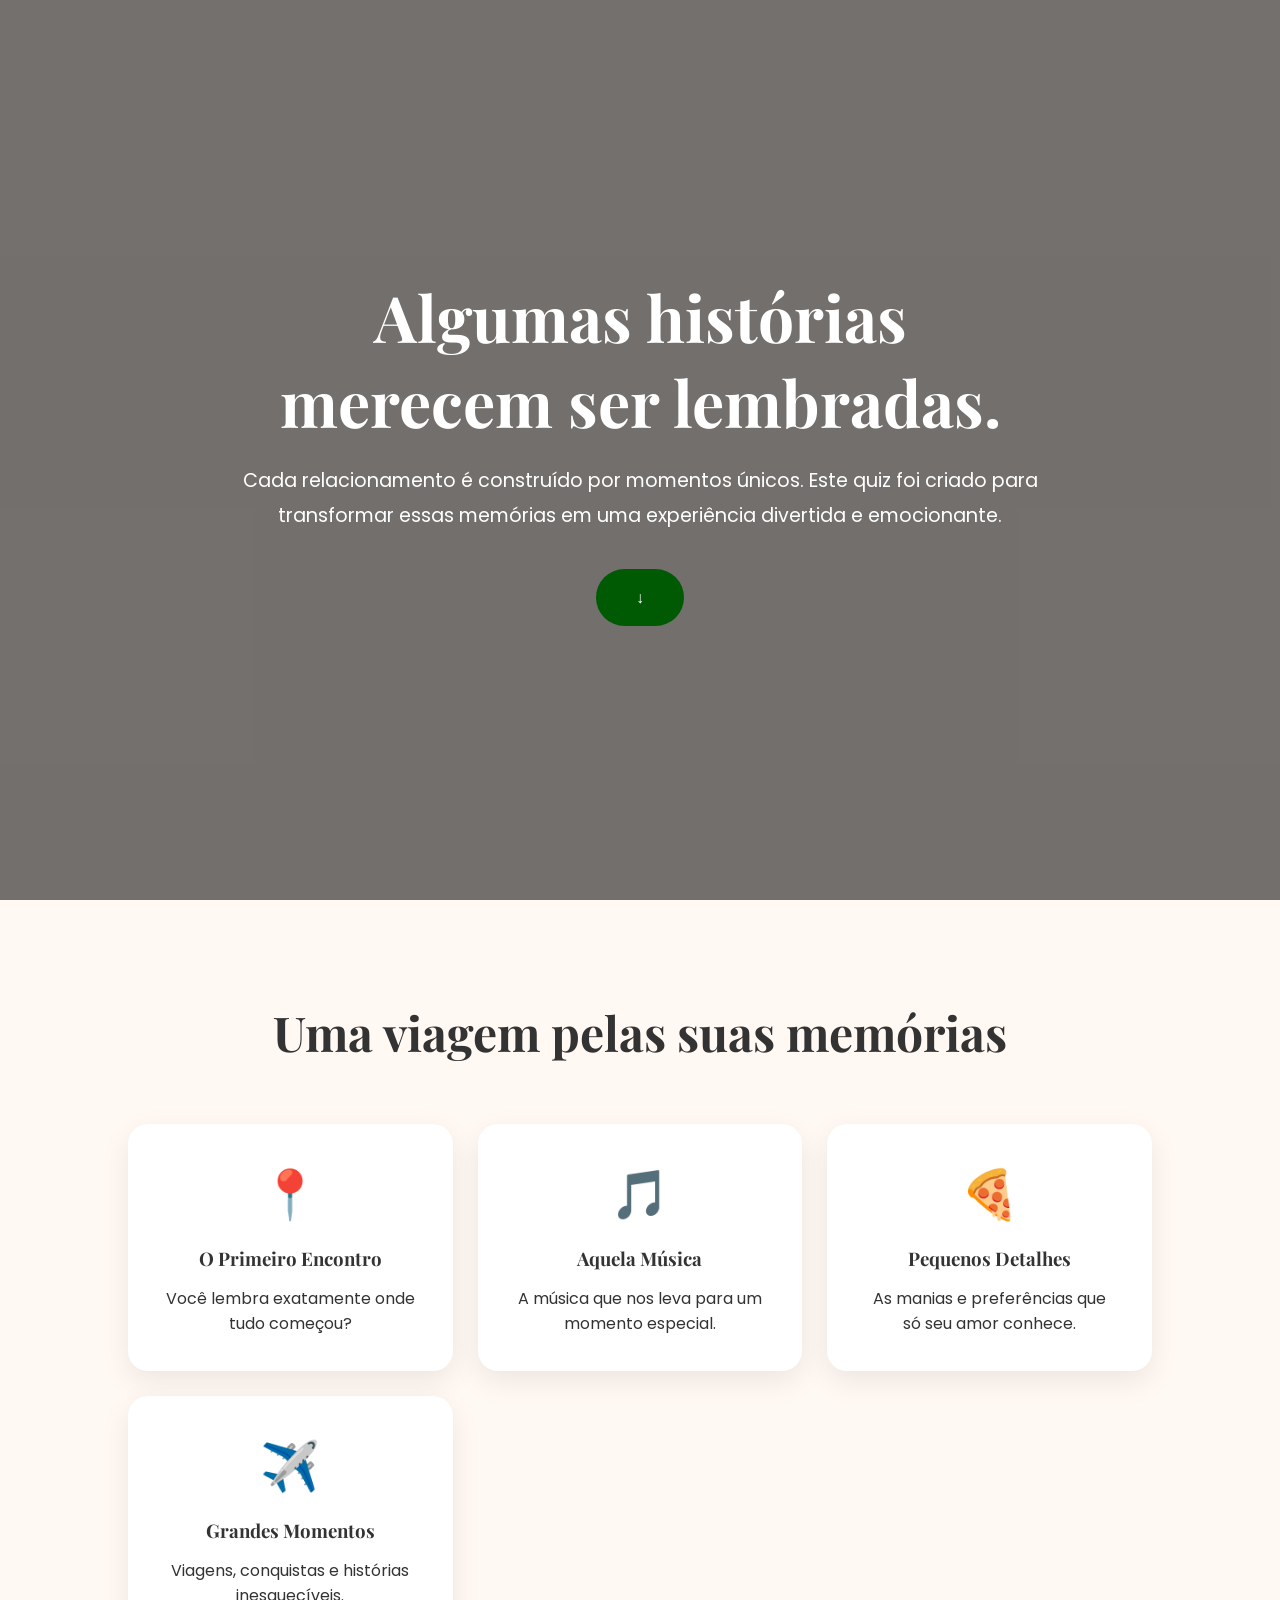
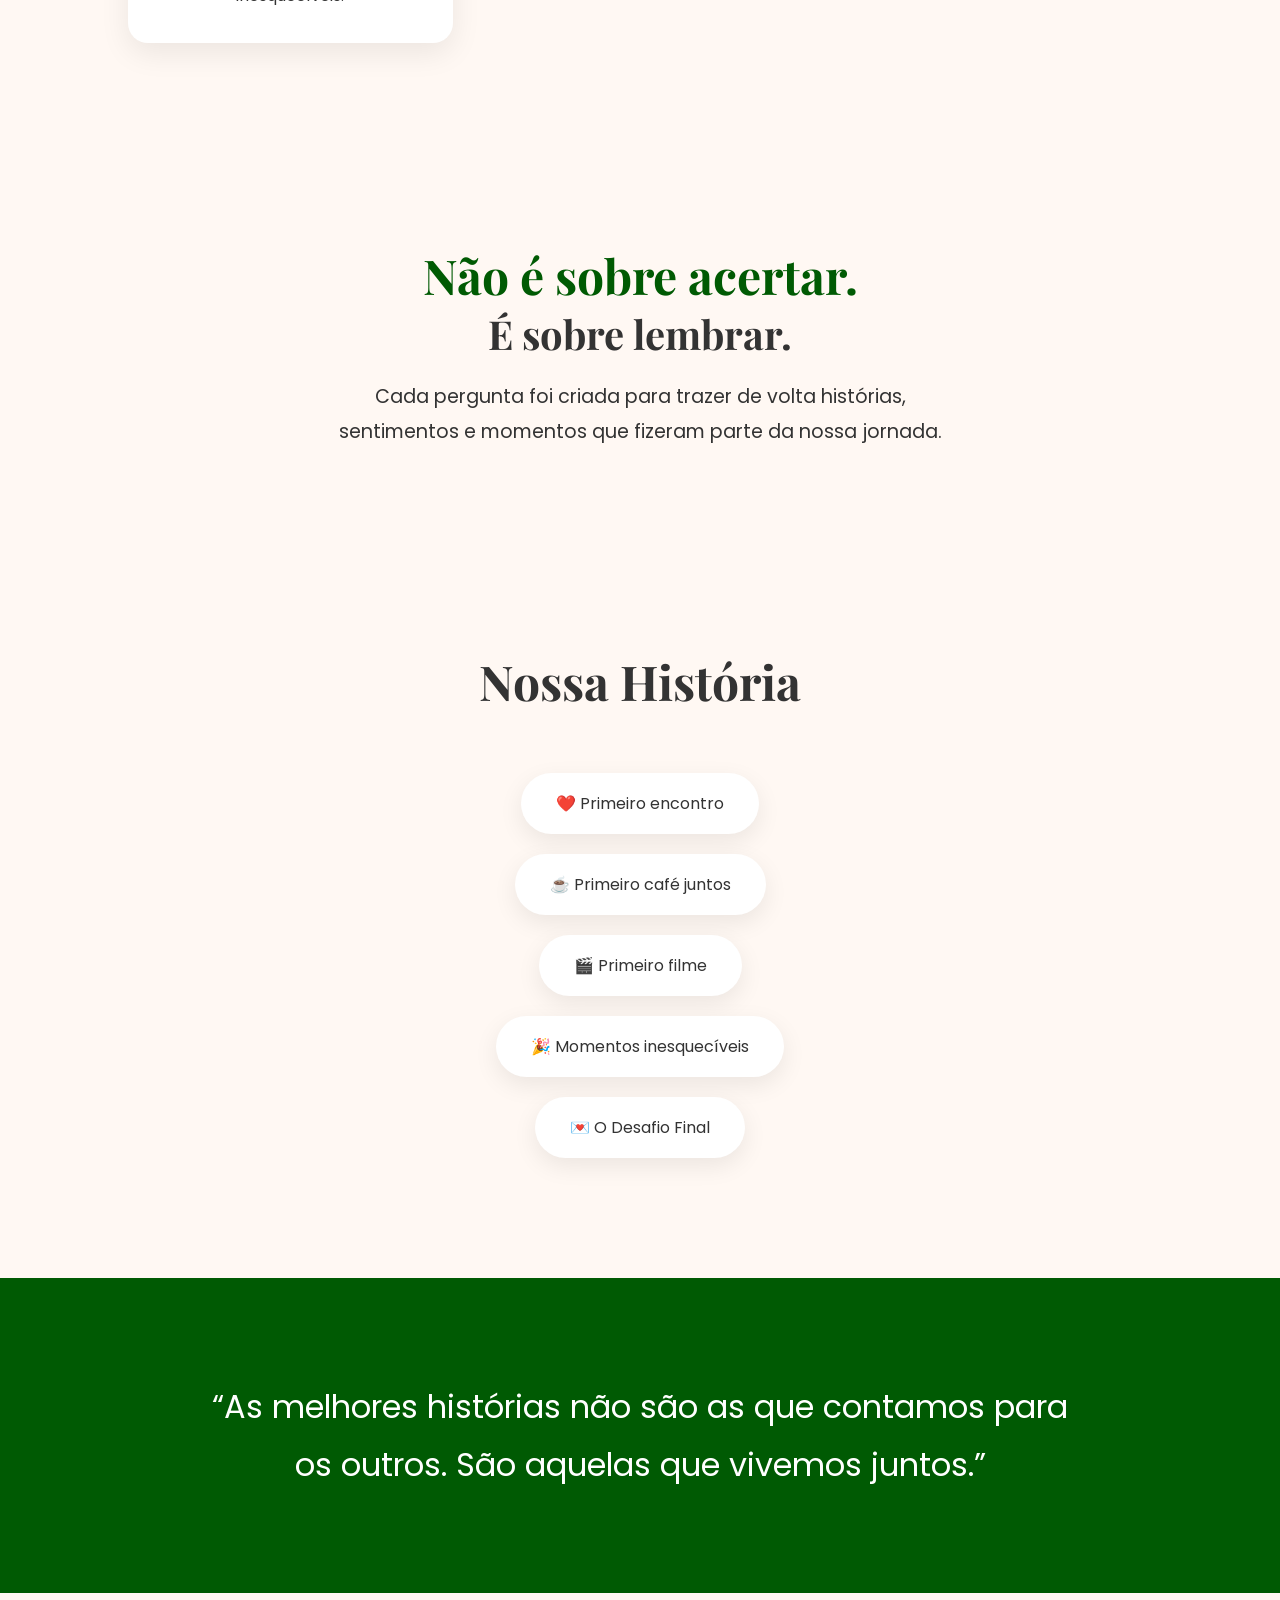
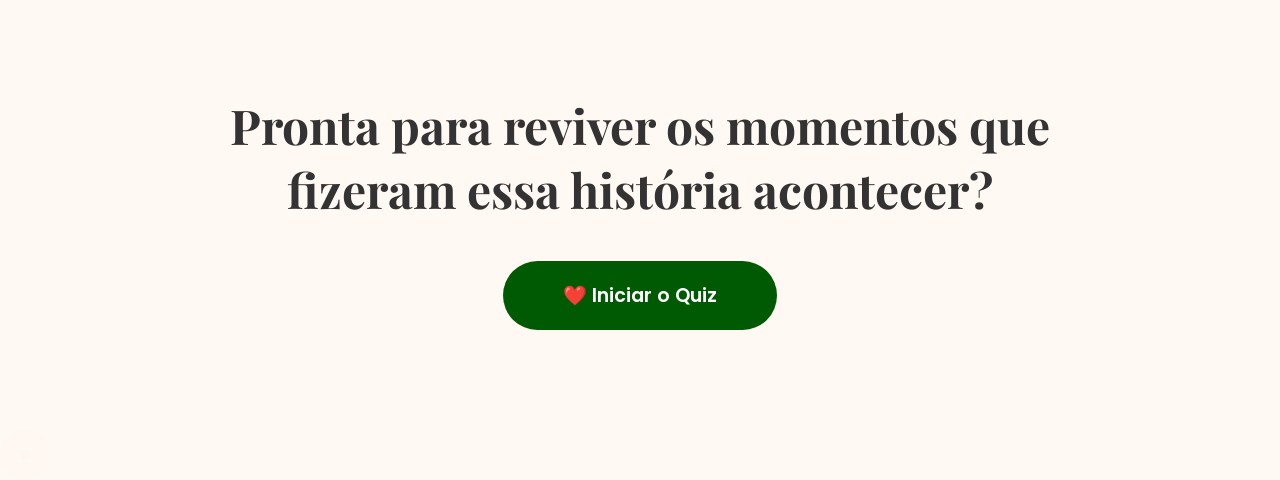
==== index.html @ f3e4a08f "implementacao dos arquivos e quiz completos" ====
<!DOCTYPE html>
<html lang="pt-BR">
<head>
    <meta charset="UTF-8">
    <meta name="viewport" content="width=device-width, initial-scale=1.0">
    <title>Desafio dos Namorados</title>

    <link rel="preconnect" href="https://fonts.googleapis.com">
    <link href="https://fonts.googleapis.com/css2?family=Playfair+Display:wght@500;700&family=Poppins:wght@300;400;500;600&display=swap" rel="stylesheet">

    <link rel="stylesheet" href="style.css">
</head>
<body>

    <section class="hero">
        <div class="overlay"></div>

        <div class="hero-content reveal">
            <h1>Algumas histórias merecem ser lembradas.</h1>

            <p>
                Cada relacionamento é construído por momentos únicos.
                Este quiz foi criado para transformar essas memórias
                em uma experiência divertida e emocionante.
            </p>

            <a href="#memories" class="btn">
                ↓
            </a>
        </div>
    </section>

    <section class="memories" id="memories">
        <h2 class="reveal">Uma viagem pelas suas memórias</h2>

        <div class="cards">

            <div class="card reveal">
                <span>📍</span>
                <h3>O Primeiro Encontro</h3>
                <p>Você lembra exatamente onde tudo começou?</p>
            </div>

            <div class="card reveal">
                <span>🎵</span>
                <h3>Aquela Música</h3>
                <p>A música que nos leva para um momento especial.</p>
            </div>

            <div class="card reveal">
                <span>🍕</span>
                <h3>Pequenos Detalhes</h3>
                <p>As manias e preferências que só seu amor conhece.</p>
            </div>

            <div class="card reveal">
                <span>✈️</span>
                <h3>Grandes Momentos</h3>
                <p>Viagens, conquistas e histórias inesquecíveis.</p>
            </div>
        </div>
    </section>

    <section class="about reveal" id="about">
        <h2>Não é sobre acertar.</h2>
        <h3>É sobre lembrar.</h3>

        <p>
            Cada pergunta foi criada para trazer de volta histórias,
            sentimentos e momentos que fizeram parte da nossa jornada.
        </p>
    </section>

    <section class="timeline">

        <h2 class="reveal">Nossa História</h2>

        <div class="timeline-item reveal">
            ❤️ Primeiro encontro
        </div>

        <div class="timeline-item reveal">
            ☕ Primeiro café juntos
        </div>

        <div class="timeline-item reveal">
            🎬 Primeiro filme
        </div>

        <div class="timeline-item reveal">
            🎉 Momentos inesquecíveis
        </div>

        <div class="timeline-item reveal">
            💌 O Desafio Final
        </div>

    </section>

    <section class="quote reveal">
        <blockquote>
            “As melhores histórias não são as que contamos para os outros.
            São aquelas que vivemos juntos.”
        </blockquote>
    </section>

    <section class="cta reveal">
        <h2>
            Pronta para reviver os momentos que fizeram essa história acontecer?
        </h2>

        <a href="contagem.html" class="btn large">
            ❤️ Iniciar o Quiz
        </a>
    </section>

    <footer class="secret-footer">
        <a href="confessão.html" class="secret-button" title="Segredo">💌</a>
    </footer>

    <script src="script.js"></script>

</body>
</html>
---- style.css ----
*{
    margin:0;
    padding:0;
    box-sizing:border-box;
}

html{
    scroll-behavior: smooth;
}

body{
    font-family:'Poppins', sans-serif;
    background:#fff8f3;
    color:#333;
    opacity:0;
    transition:opacity .5s ease;
}

body.page-visible{
    opacity:1;
}

body.page-exit{
    opacity:0;
}

h1,h2,h3{
    font-family:'Playfair Display', serif;
}

section{
    padding:100px 10%;
}

.hero{
    height:100vh;
    /* background:url(" ") center center/cover; */
    position:relative;
    display:flex;
    align-items:center;
    justify-content:center;
    text-align:center;
}

.overlay{
    position:absolute;
    inset:0;
    background:rgba(0,0,0,.55);
}

.hero-content{
    position:relative;
    z-index:2;
    max-width:800px;
    color:white;
}

.hero h1{
    font-size:4rem;
    margin-bottom:20px;
}

.hero p{
    font-size:1.2rem;
    margin-bottom:35px;
    line-height:1.8;
}

.btn{
    display:inline-block;
    text-decoration:none;
    padding:16px 40px;
    border-radius:999px;
    background:#005a03;
    color:white;
    font-weight:600;
    transition:.3s;
}

.btn:hover{
    transform:translateY(-4px);
}

.memories{
    text-align:center;
}

.memories h2{
    margin-bottom:60px;
    font-size:3rem;
}

.cards{
    display:grid;
    grid-template-columns:repeat(auto-fit,minmax(250px,1fr));
    gap:25px;
}

.card{
    background:white;
    border-radius:20px;
    padding:35px;
    box-shadow:0 10px 30px rgba(0,0,0,.08);
}

.card span{
    font-size:3rem;
}

.card h3{
    margin:15px 0;
}

.about{
    text-align:center;
    max-width:900px;
    margin:auto;
}

.about h2{
    color:#005a03;
    font-size:3rem;
}

.about h3{
    font-size:2.5rem;
    margin-bottom:20px;
}

.about p{
    font-size:1.2rem;
    line-height:1.8;
}

.timeline{
    text-align:center;
}

.timeline h2{
    margin-bottom:60px;
    font-size:3rem;
}

.timeline-item{
    width:fit-content;
    margin:20px auto;
    padding:18px 35px;
    border-radius:50px;
    background:white;
    box-shadow:0 8px 25px rgba(0,0,0,.08);
}

.quote{
    background:#005a03;
    color:white;
    text-align:center;
}

.quote blockquote{
    font-size:2rem;
    line-height:1.8;
    max-width:900px;
    margin:auto;
}

.cta{
    text-align:center;
}

.countdown{
    min-height:100vh;
    display:flex;
    flex-direction:column;
    justify-content:center;
    align-items:center;
    gap:30px;
    text-align:center;
    padding:80px 10%;
}

.countdown h2{
    font-size:3rem;
    max-width:760px;
}

.countdown .subtitle{
    font-size:1.1rem;
    color:#5a5a5a;
    max-width:520px;
    line-height:1.7;
}

.countdown .timer{
    display:flex;
    justify-content:center;
    align-items:center;
    background:rgba(255,255,255,0.92);
    padding:35px 45px;
    border-radius:24px;
    box-shadow:0 18px 45px rgba(0,0,0,.08);
}

.countdown .timer.hidden{
    display:none;
}

.countdown .timer span{
    font-family:'Playfair Display', serif;
    font-size:6rem;
    color:#005a03;
    display:block;
}

.countdown .timer p{
    margin-top:10px;
    font-size:1rem;
    text-transform:uppercase;
    letter-spacing:.15em;
    color:#555;
}

.quiz{
    min-height:100vh;
    display:flex;
    flex-direction:column;
    justify-content:center;
    align-items:center;
    text-align:center;
    gap:28px;
    padding:80px 10%;
}

.quiz h1{
    font-size:3rem;
    max-width:760px;
}

.quiz .subtitle{
    font-size:1.2rem;
    max-width:640px;
    color:#5a5a5a;
    line-height:1.8;
}

.quiz-actions{
    display:flex;
    justify-content:center;
    gap:20px;
    flex-wrap:wrap;
}

.quiz .hint{
    color:#5a5a5a;
    max-width:520px;
    line-height:1.7;
}

.cta h2{
    font-size:3rem;
    max-width:900px;
    margin:auto;
    margin-bottom:40px;
}

.large{
    font-size:1.2rem;
    padding:20px 60px;
}

.question-page{
    min-height:100vh;

    display:flex;
    justify-content:center;
    align-items:center;

    background:#fff8f3;

    padding:40px;
}

.quiz-container{
    width:min(100%,900px);
    text-align:center;
}

.question-number{
    color:#005a03;
    font-weight:600;
}

.progress{
    width:100%;
    height:12px;

    margin:20px 0 40px;

    background:#f2d8df;
    border-radius:999px;

    overflow:hidden;
}

.progress-fill{
    width:10%;
    height:100%;

    background:#005a03;
}

.quiz-container h1{
    font-family:'Playfair Display', serif;
    font-size:3rem;

    margin-bottom:15px;
}

.intro{
    max-width:650px;
    margin:auto;

    color:#666;
    line-height:1.8;

    margin-bottom:40px;
}

.memory-image{
    width:100%;
    max-width:700px;

    margin:auto;
    margin-bottom:40px;
}

.memory-image img{
    width:100%;
    height:400px;

    object-fit:cover;

    border-radius:25px;

    box-shadow:
    0 20px 40px rgba(0,0,0,.12);
}

.question{
    margin-bottom:35px;

    font-family:'Playfair Display', serif;
    color:#333;
}

.answers{
    display:grid;

    grid-template-columns:
    repeat(auto-fit,minmax(250px,1fr));

    gap:20px;
}

.answer-card{
    border:none;
    background:white;
    padding:25px;
    border-radius:20px;
    cursor:pointer;
    font-size:1rem;
    transition:.3s;
    box-shadow:0 10px 30px rgba(0,0,0,.08);
    text-align:center;
}

.answer-card.has-image{
    display:flex;
    flex-direction:column;
    align-items:center;
    gap:16px;
    min-height:260px;
}

.answer-card.has-image img{
    width:100%;
    height:180px;
    object-fit:cover;
    border-radius:16px;
}

.answer-card.has-image span{
    font-weight:600;
    color:#333;
}

.answer-card:hover{

    transform:translateY(-8px);

    background:#005a03;
    color:white;
}

.feedback-message{
    opacity:0;
    max-width:700px;
    margin:30px auto 0;
    padding:18px 24px;
    border-radius:20px;
    font-size:1.1rem;
    line-height:1.7;
    transition:opacity .3s ease, transform .3s ease;
    transform:translateY(10px);
}

.feedback-message.visible{
    opacity:1;
    transform:translateY(0);
}

.feedback-message.correct{
    background:rgba(0,90,3,.1);
    color:#005a03;
    border:1px solid rgba(0,90,3,.2);
}

.feedback-message.wrong{
    background:rgba(178,39,39,.1);
    color:#b22727;
    border:1px solid rgba(178,39,39,.2);
}

.answer-card.correct{
    background:#e4f7e7;
    color:#005a03;
    border:1px solid #81c99f;
}

.answer-card.wrong{
    background:#ffe5e5;
    color:#b22727;
    border:1px solid #f3b3b3;
}

#q10-page .answer-card[data-correct="false"]{
    cursor:pointer;
}

.confession-section{
    text-align:center;
    max-width:1000px;
    margin:auto;
    padding:80px 10%;
}

.confession-section h2{
    font-size:3rem;
    color:#005a03;
    margin-bottom:15px;
}

.section-intro{
    font-size:1.2rem;
    color:#666;
    margin-bottom:50px;
    line-height:1.8;
}

.photo-cards{
    display:grid;
    grid-template-columns:repeat(auto-fit,minmax(280px,1fr));
    gap:30px;
    margin-bottom:20px;
}

.photo-card{
    background:white;
    border-radius:20px;
    overflow:hidden;
    box-shadow:0 15px 40px rgba(0,0,0,.1);
    transition:.4s;
}

.photo-card:hover{
    transform:translateY(-12px);
    box-shadow:0 25px 50px rgba(0,0,0,.15);
}

.photo-card img{
    width:100%;
    height:280px;
    object-fit:cover;
}

.photo-card p{
    padding:20px;
    font-size:1rem;
    color:#333;
    line-height:1.6;
    font-weight:500;
}

.confession-quote{
    background:linear-gradient(135deg,#005a03,#008f00);
    color:white;
    padding:60px 10%;
}

.confession-quote blockquote{
    font-size:2rem;
    line-height:1.8;
    max-width:800px;
    margin:auto;
    font-style:italic;
}

.details-list{
    display:flex;
    flex-direction:column;
    gap:18px;
    max-width:650px;
    margin:auto;
}

.detail-item{
    background:rgba(0,90,3,.05);
    padding:20px;
    border-radius:16px;
    border-left:4px solid #005a03;
    font-size:1.1rem;
    color:#333;
    line-height:1.6;
    transition:.3s;
}

.detail-item:hover{
    background:rgba(0,90,3,.1);
    transform:translateX(10px);
}

.final-confession{
    background:white;
    padding:40px;
    border-radius:20px;
    box-shadow:0 10px 30px rgba(0,0,0,.08);
    max-width:750px;
    margin:auto;
    font-size:1.2rem;
    line-height:1.9;
    color:#333;
}

.final-confession p{
    margin-bottom:15px;
}

.confession-cta{
    text-align:center;
    padding:60px 10%;
}

.secret-footer{
    bottom:20px;
    right:20px;
    z-index:1000;
}

.secret-button{
    display:flex;
    align-items:center;
    justify-content:center;
    width:50px;
    height:50px;
    font-size:24px;
    background:rgba(0,90,3,.1);
    border:none;
    border-radius:50%;
    cursor:pointer;
    transition:.3s;
    text-decoration:none;
    opacity:.005;
}

.secret-button:hover{
    opacity:1;
    transform:scale(1.15);
    background:rgba(0,90,3,.2);
}
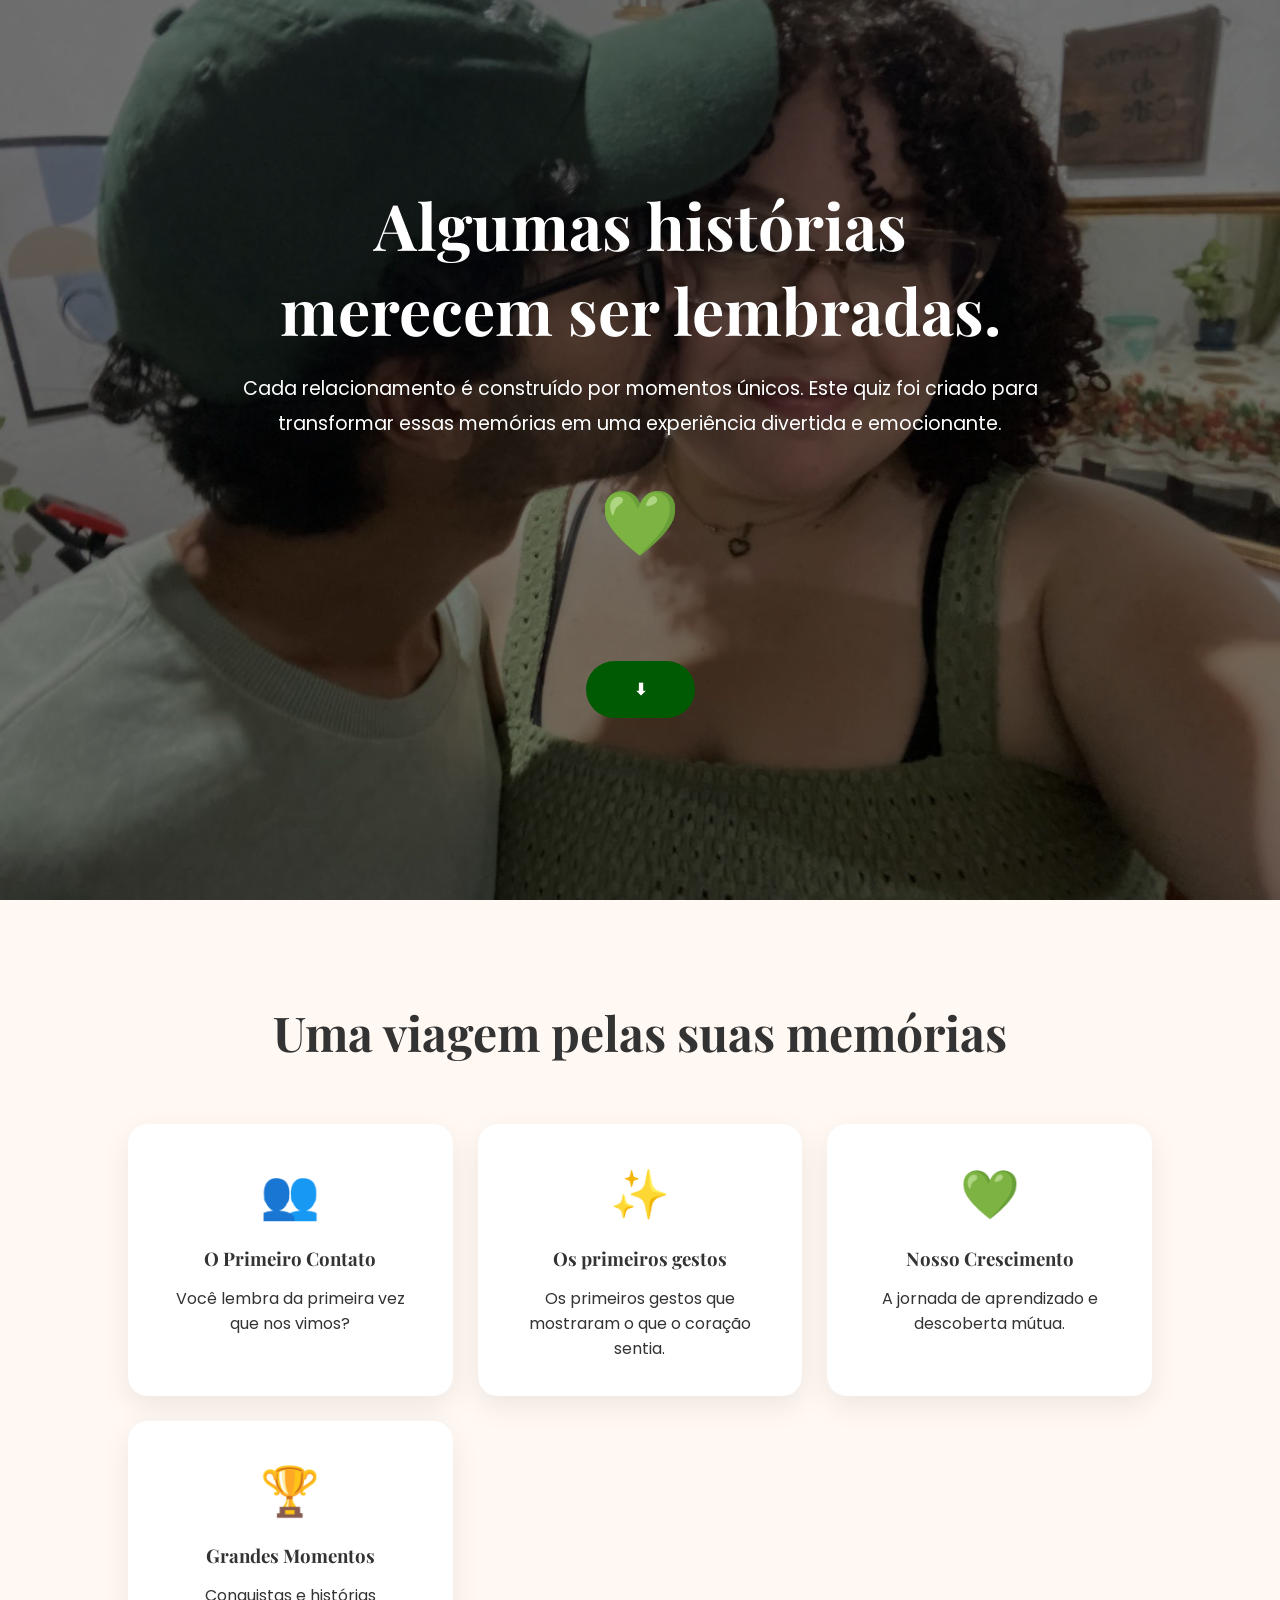
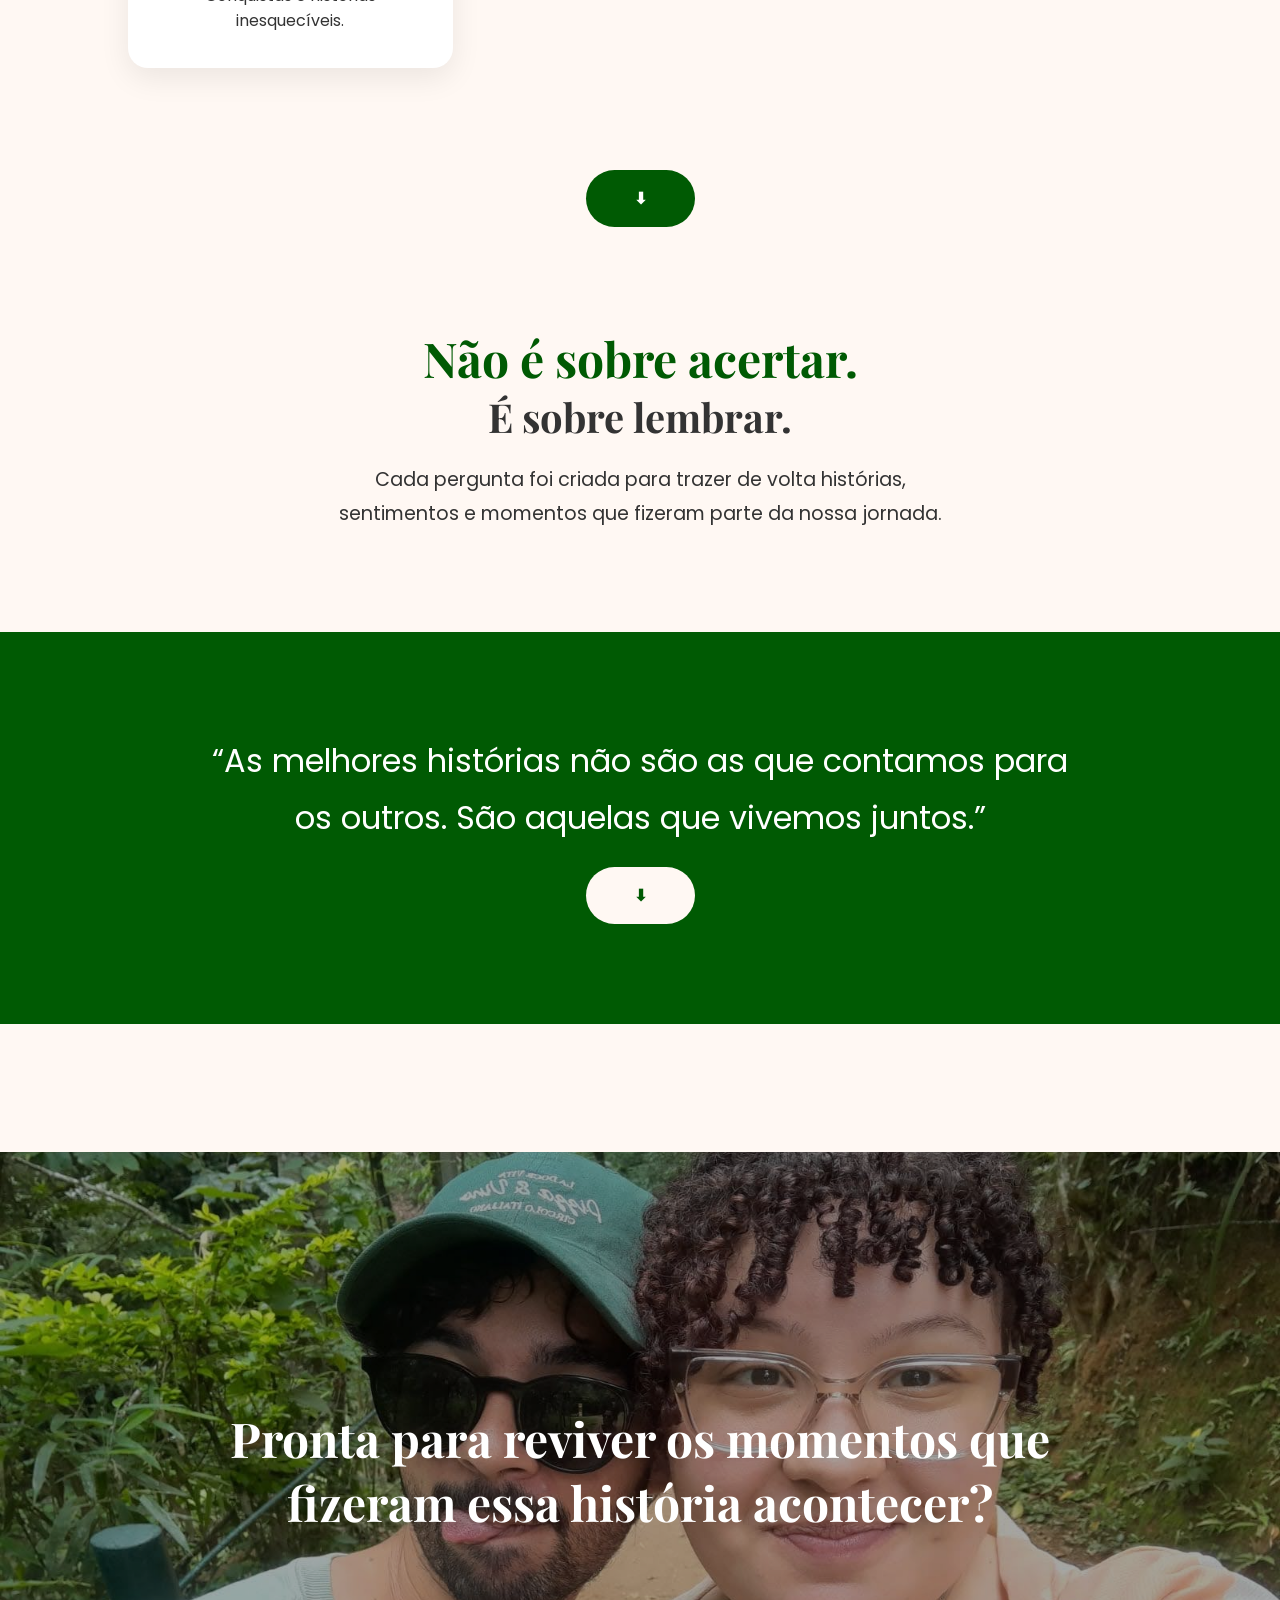
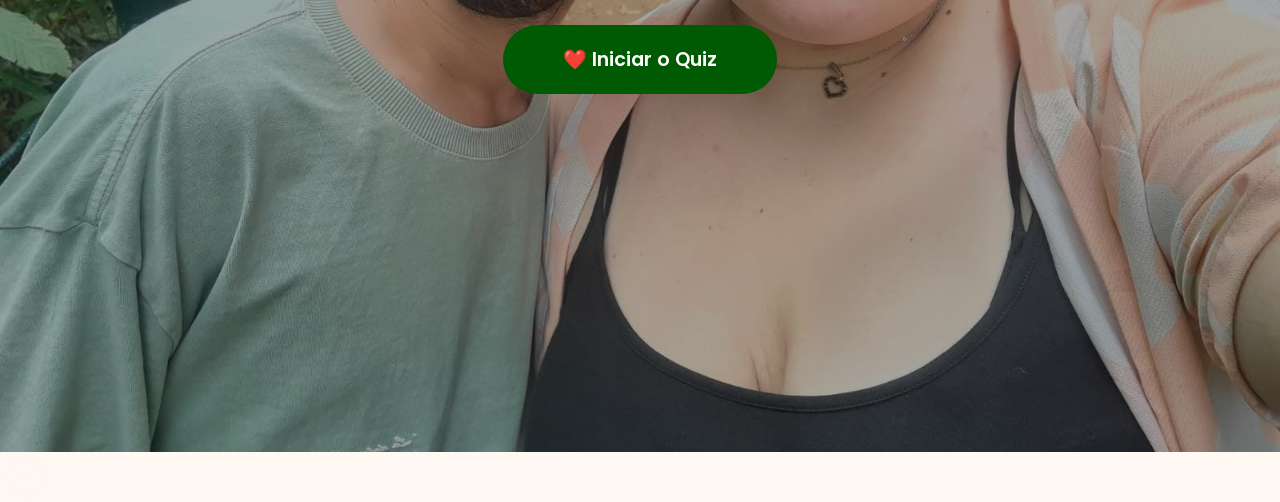
==== commit e068338d: "implementacao de diversos recursos" ====
--- a/index.html
+++ b/index.html
@@ -24,8 +24,10 @@
                 em uma experiência divertida e emocionante.
             </p>
 
+<h1>💚</h1>
+
             <a href="#memories" class="btn">
-                ↓
+                &nbsp; ⬇ &nbsp;
             </a>
         </div>
     </section>
@@ -36,29 +38,30 @@
         <div class="cards">
 
             <div class="card reveal">
-                <span>📍</span>
-                <h3>O Primeiro Encontro</h3>
-                <p>Você lembra exatamente onde tudo começou?</p>
+                <span>👥</span>
+                <h3>O Primeiro Contato</h3>
+                <p>Você lembra da primeira vez que nos vimos?</p>
             </div>
 
             <div class="card reveal">
-                <span>🎵</span>
-                <h3>Aquela Música</h3>
-                <p>A música que nos leva para um momento especial.</p>
+                <span>✨</span>
+                <h3>Os primeiros gestos</h3>
+                <p>Os primeiros gestos que mostraram o que o coração sentia.</p>
             </div>
 
             <div class="card reveal">
-                <span>🍕</span>
-                <h3>Pequenos Detalhes</h3>
-                <p>As manias e preferências que só seu amor conhece.</p>
+                <span>💚</span>
+                <h3>Nosso Crescimento</h3>
+                <p>A jornada de aprendizado e descoberta mútua.</p>
             </div>
 
             <div class="card reveal">
-                <span>✈️</span>
+                <span>🏆</span>
                 <h3>Grandes Momentos</h3>
-                <p>Viagens, conquistas e histórias inesquecíveis.</p>
+                <p>Conquistas e histórias inesquecíveis.</p>
             </div>
         </div>
+        <a href="#about" class="btn">&nbsp; ⬇ &nbsp;</a>
     </section>
 
     <section class="about reveal" id="about">
@@ -69,42 +72,20 @@
             Cada pergunta foi criada para trazer de volta histórias,
             sentimentos e momentos que fizeram parte da nossa jornada.
         </p>
+
+
     </section>
 
-    <section class="timeline">
-
-        <h2 class="reveal">Nossa História</h2>
-
-        <div class="timeline-item reveal">
-            ❤️ Primeiro encontro
-        </div>
-
-        <div class="timeline-item reveal">
-            ☕ Primeiro café juntos
-        </div>
-
-        <div class="timeline-item reveal">
-            🎬 Primeiro filme
-        </div>
-
-        <div class="timeline-item reveal">
-            🎉 Momentos inesquecíveis
-        </div>
-
-        <div class="timeline-item reveal">
-            💌 O Desafio Final
-        </div>
-
-    </section>
 
     <section class="quote reveal">
         <blockquote>
             “As melhores histórias não são as que contamos para os outros.
             São aquelas que vivemos juntos.”
         </blockquote>
+        <a href="#start" class="btn invert">&nbsp; ⬇ &nbsp;</a>
     </section>
 
-    <section class="cta reveal">
+    <section class="cta reveal" id="start">
         <h2>
             Pronta para reviver os momentos que fizeram essa história acontecer?
         </h2>
@@ -115,10 +96,10 @@
     </section>
 
     <footer class="secret-footer">
-        <a href="confessão.html" class="secret-button" title="Segredo">💌</a>
+        <a href="confissão.html" class="secret-button" title="Segredo">💌</a>
     </footer>
 
     <script src="script.js"></script>
 
 </body>
-</html>+</html>
--- a/style.css
+++ b/style.css
@@ -34,7 +34,7 @@
 
 .hero{
     height:100vh;
-    /* background:url(" ") center center/cover; */
+    background:url("./img/img1.jpg") center center/cover;
     position:relative;
     display:flex;
     align-items:center;
@@ -75,6 +75,13 @@
     color:white;
     font-weight:600;
     transition:.3s;
+    margin-top: 10%;
+}
+
+.invert{
+    background: #fff8f3;
+    color: #005a03;
+    margin-top: 2%;
 }
 
 .btn:hover{
@@ -83,6 +90,7 @@
 
 .memories{
     text-align:center;
+    height: 100vh;
 }
 
 .memories h2{
@@ -115,6 +123,7 @@
     text-align:center;
     max-width:900px;
     margin:auto;
+    margin-top: 2%;
 }
 
 .about h2{
@@ -130,24 +139,6 @@
 .about p{
     font-size:1.2rem;
     line-height:1.8;
-}
-
-.timeline{
-    text-align:center;
-}
-
-.timeline h2{
-    margin-bottom:60px;
-    font-size:3rem;
-}
-
-.timeline-item{
-    width:fit-content;
-    margin:20px auto;
-    padding:18px 35px;
-    border-radius:50px;
-    background:white;
-    box-shadow:0 8px 25px rgba(0,0,0,.08);
 }
 
 .quote{
@@ -164,7 +155,26 @@
 }
 
 .cta{
-    text-align:center;
+    position:relative;
+    height:100vh;
+    background:url("./img/img3.jpg") center center/cover;
+    text-align:center;
+    text-align:center;
+    margin-top: 10%;
+    color: white;
+}
+
+.cta::before{
+    content: "";
+    position: absolute;
+    inset: 0;
+    background: rgba(0, 0, 0, 0.35);
+    pointer-events: none;
+}
+
+.cta > *{
+    position: relative;
+    z-index: 1;
 }
 
 .countdown{
@@ -260,11 +270,13 @@
     max-width:900px;
     margin:auto;
     margin-bottom:40px;
+    margin-top: 15%;
 }
 
 .large{
     font-size:1.2rem;
     padding:20px 60px;
+    margin-top: 5%;
 }
 
 .question-page{
